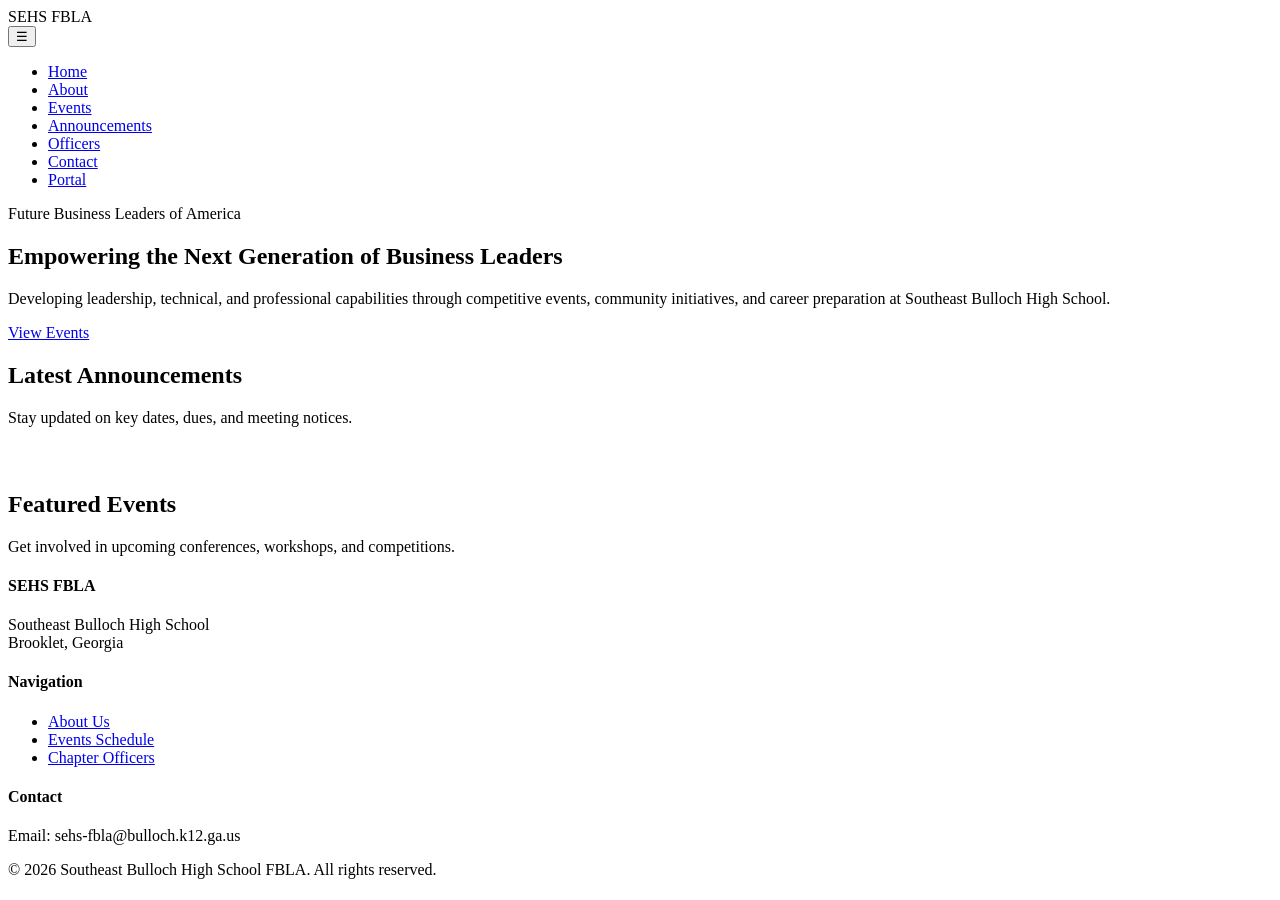
==== index.html @ 5f9078bd "Add files via upload" ====
<!DOCTYPE html>
<html lang="en">
<head>
  <meta charset="UTF-8">
  <meta name="viewport" content="width=device-width, initial-scale=1.0">
  <title>Southeast Bulloch High School FBLA</title>
  <link rel="stylesheet" href="css/style.css">
</head>
<body>
  <header class="header">
    <div class="nav-container">
      <div class="brand">
        <span class="brand-badge">SEHS</span>
        <span>FBLA</span>
      </div>
      <button class="mobile-toggle" aria-label="Toggle Navigation">☰</button>
      <ul class="nav-links">
        <li><a href="index.html" class="active">Home</a></li>
        <li><a href="about.html">About</a></li>
        <li><a href="events.html">Events</a></li>
        <li><a href="announcements.html">Announcements</a></li>
        <li><a href="officers.html">Officers</a></li>
        <li><a href="contact.html">Contact</a></li>
        <li><a href="login.html" class="admin-link">Portal</a></li>
      </ul>
    </div>
  </header>

  <main>
    <section class="hero">
      <div class="hero-content">
        <span class="hero-tag">Future Business Leaders of America</span>
        <h1>Empowering the Next Generation of Business Leaders</h1>
        <p>Developing leadership, technical, and professional capabilities through competitive events, community initiatives, and career preparation at Southeast Bulloch High School.</p>
        <div class="hero-actions">
          <a href="events.html" class="btn btn-secondary">View Events</a>
          <a href="about.html" class="btn btn-outline" style="color:white; border-color:white;">Learn More</a>
        </div>
      </div>
    </section>

    <div class="container">
      <section style="margin-bottom: 4rem;">
        <div class="section-header">
          <h2>Latest Announcements</h2>
          <p>Stay updated on key dates, dues, and meeting notices.</p>
        </div>
        <div class="grid" id="home-announcements-grid"></div>
      </section>

      <section>
        <div class="section-header">
          <h2>Featured Events</h2>
          <p>Get involved in upcoming conferences, workshops, and competitions.</p>
        </div>
        <div class="grid" id="home-events-grid"></div>
      </section>
    </div>
  </main>

  <footer>
    <div class="footer-container">
      <div class="footer-col">
        <h4>SEHS FBLA</h4>
        <p>Southeast Bulloch High School<br>Brooklet, Georgia</p>
      </div>
      <div class="footer-col">
        <h4>Navigation</h4>
        <ul>
          <li><a href="about.html">About Us</a></li>
          <li><a href="events.html">Events Schedule</a></li>
          <li><a href="officers.html">Chapter Officers</a></li>
        </ul>
      </div>
      <div class="footer-col">
        <h4>Contact</h4>
        <p>Email: sehs-fbla@bulloch.k12.ga.us</p>
      </div>
    </div>
    <div class="footer-bottom">
      &copy; 2026 Southeast Bulloch High School FBLA. All rights reserved.
    </div>
  </footer>

  <script src="js/data.js"></script>
  <script src="js/app.js"></script>
</body>
</html>
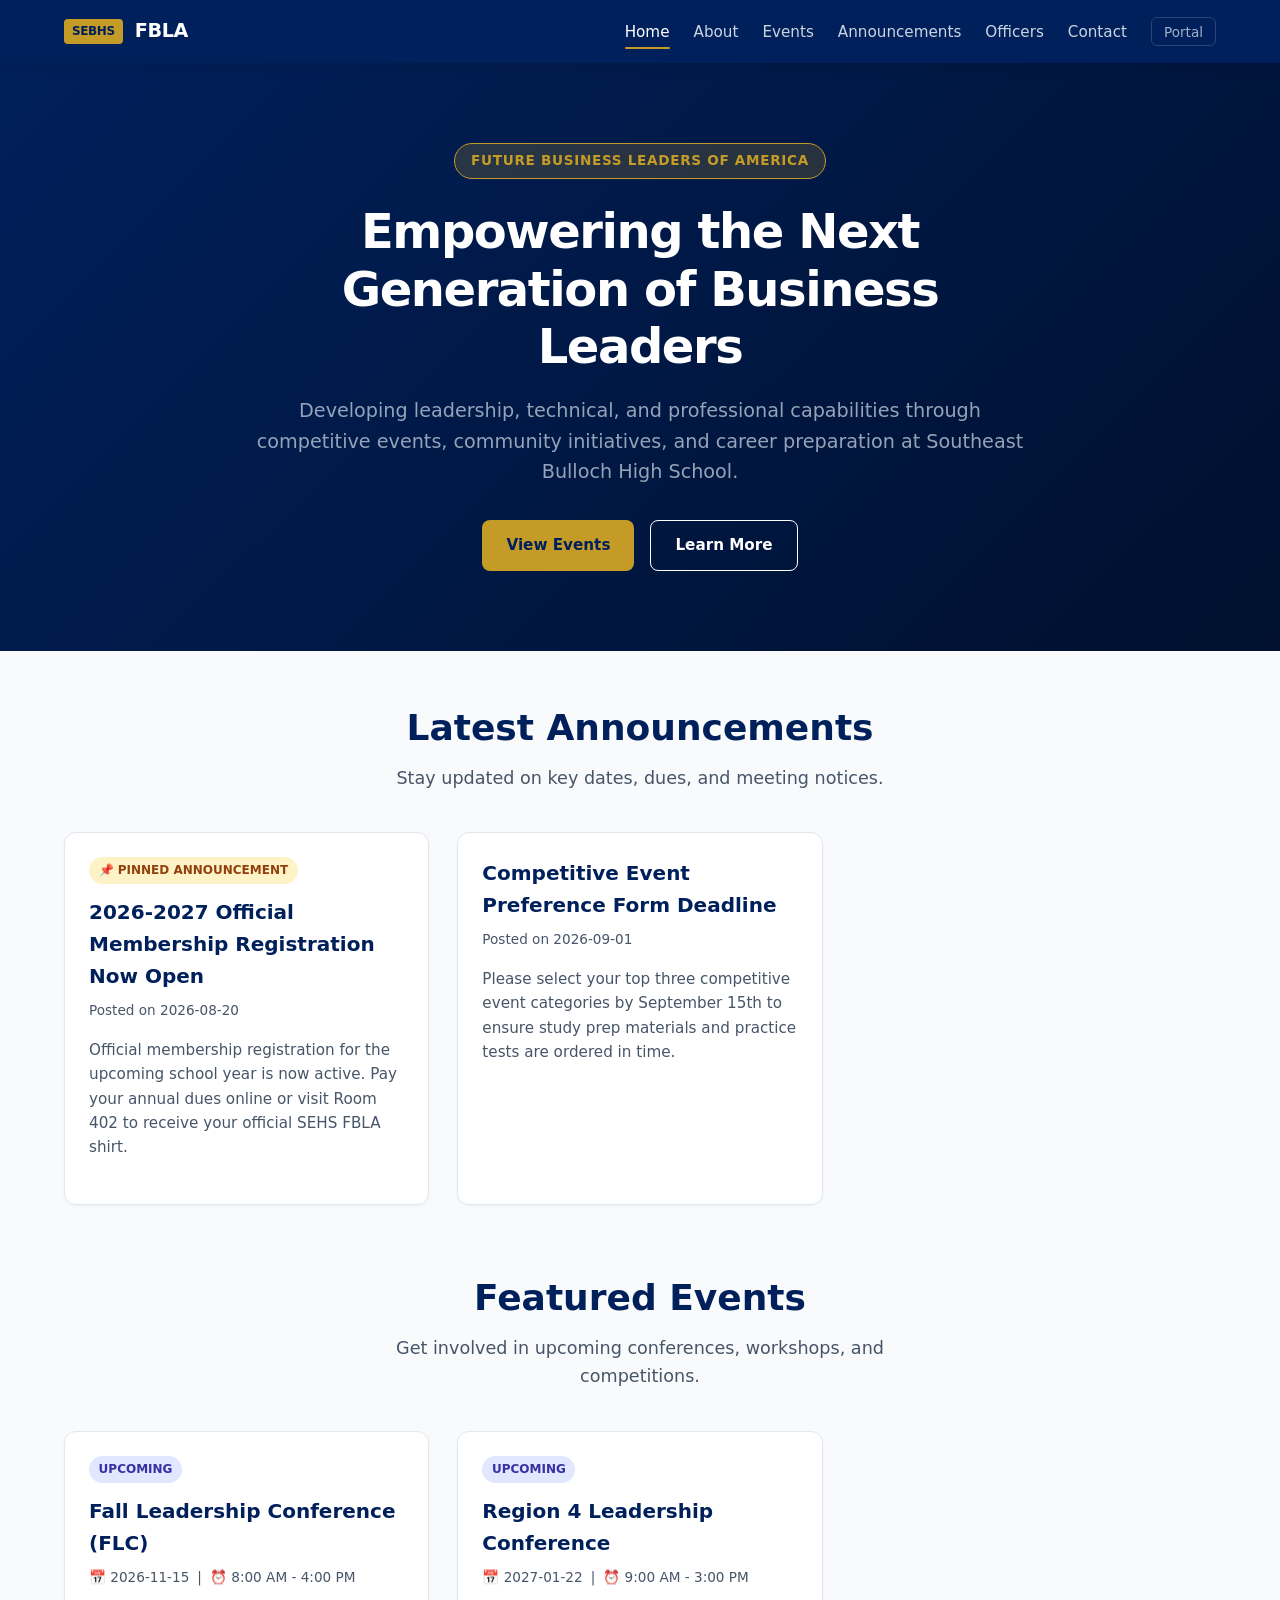
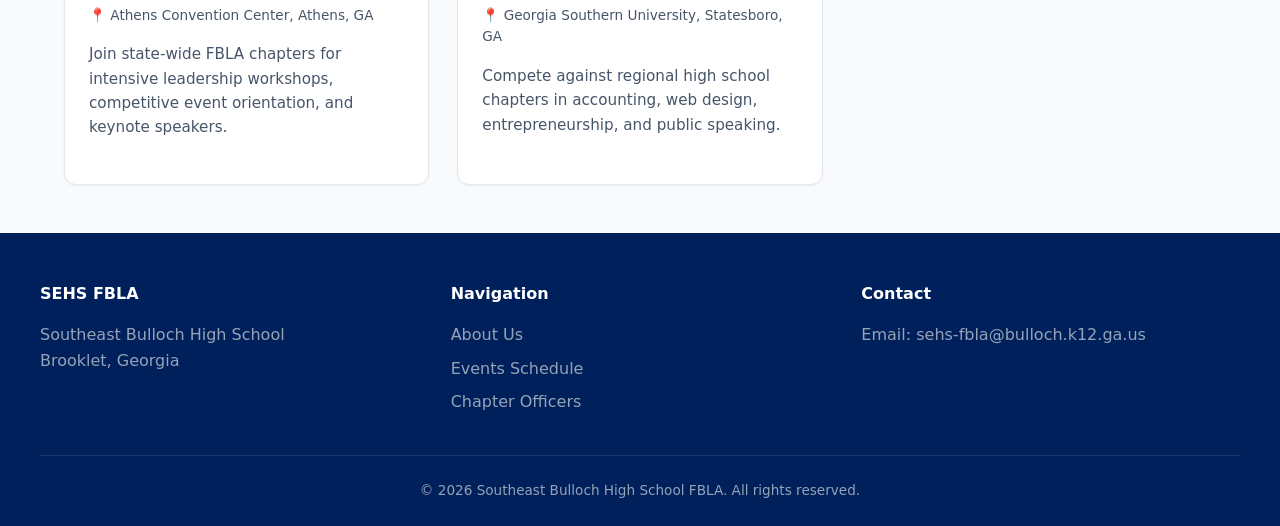
==== commit e5e5d4d9: "Update brand badge from 'SEHS' to 'SEBHS'" ====
--- a/index.html
+++ b/index.html
@@ -10,7 +10,7 @@
   <header class="header">
     <div class="nav-container">
       <div class="brand">
-        <span class="brand-badge">SEHS</span>
+        <span class="brand-badge">SEBHS</span>
         <span>FBLA</span>
       </div>
       <button class="mobile-toggle" aria-label="Toggle Navigation">☰</button>
--- a/css/style.css
+++ b/css/style.css
@@ -0,0 +1,631 @@
+/* Southeast Bulloch High School FBLA - Stylesheet */
+:root {
+  --primary: #00205B;        /* SEHS Navy */
+  --primary-hover: #00153D;
+  --secondary: #C59B27;      /* FBLA Gold */
+  --secondary-hover: #A67F1E;
+  --bg-main: #F8FAFC;
+  --bg-card: #FFFFFF;
+  --text-main: #0F172A;
+  --text-muted: #475569;
+  --border-color: #E2E8F0;
+  --accent-light: #EFF6FF;
+  --danger: #EF4444;
+  --success: #10B981;
+  --radius: 12px;
+  --shadow-sm: 0 1px 3px rgba(0,0,0,0.05);
+  --shadow-md: 0 4px 12px rgba(0,0,0,0.08);
+  --shadow-lg: 0 10px 25px rgba(0,0,0,0.12);
+  --transition: all 0.25s cubic-bezier(0.4, 0, 0.2, 1);
+  --font-sans: 'Inter', system-ui, -apple-system, BlinkMacSystemFont, "Segoe UI", Roboto, sans-serif;
+}
+
+*, *::before, *::after {
+  box-sizing: border-box;
+  margin: 0;
+  padding: 0;
+}
+
+body {
+  font-family: var(--font-sans);
+  background-color: var(--bg-main);
+  color: var(--text-main);
+  line-height: 1.6;
+  display: flex;
+  flex-direction: column;
+  min-height: 100vh;
+  opacity: 0;
+  animation: fadeIn 0.4s ease-out forwards;
+}
+
+@keyframes fadeIn {
+  to { opacity: 1; }
+}
+
+a {
+  color: inherit;
+  text-decoration: none;
+}
+
+/* Header & Navigation */
+.header {
+  background-color: var(--primary);
+  color: #FFFFFF;
+  position: sticky;
+  top: 0;
+  z-index: 1000;
+  box-shadow: var(--shadow-md);
+}
+
+.nav-container {
+  max-width: 1200px;
+  margin: 0 auto;
+  padding: 1rem 1.5rem;
+  display: flex;
+  justify-content: space-between;
+  align-items: center;
+}
+
+.brand {
+  display: flex;
+  align-items: center;
+  gap: 0.75rem;
+  font-weight: 700;
+  font-size: 1.2rem;
+  letter-spacing: -0.02em;
+}
+
+.brand-badge {
+  background: var(--secondary);
+  color: var(--primary);
+  padding: 0.2rem 0.5rem;
+  border-radius: 4px;
+  font-size: 0.75rem;
+  font-weight: 800;
+}
+
+.nav-links {
+  display: flex;
+  gap: 1.5rem;
+  align-items: center;
+  list-style: none;
+}
+
+.nav-links a {
+  font-size: 0.95rem;
+  font-weight: 500;
+  color: #CBD5E1;
+  transition: var(--transition);
+  padding: 0.25rem 0;
+  position: relative;
+}
+
+.nav-links a:hover,
+.nav-links a.active {
+  color: #FFFFFF;
+}
+
+.nav-links a.active::after {
+  content: '';
+  position: absolute;
+  bottom: -4px;
+  left: 0;
+  width: 100%;
+  height: 2px;
+  background-color: var(--secondary);
+  border-radius: 2px;
+}
+
+.admin-link {
+  font-size: 0.85rem !important;
+  opacity: 0.8;
+  border: 1px solid rgba(255,255,255,0.2);
+  padding: 0.35rem 0.75rem !important;
+  border-radius: 6px;
+}
+
+.admin-link:hover {
+  background: rgba(255,255,255,0.1);
+  opacity: 1;
+}
+
+.mobile-toggle {
+  display: none;
+  background: none;
+  border: none;
+  color: white;
+  font-size: 1.5rem;
+  cursor: pointer;
+}
+
+/* Layout Containers */
+.container {
+  max-width: 1200px;
+  margin: 0 auto;
+  padding: 3rem 1.5rem;
+  flex: 1;
+  width: 100%;
+}
+
+.section-header {
+  margin-bottom: 2.5rem;
+  text-align: center;
+}
+
+.section-header h2 {
+  font-size: 2.25rem;
+  color: var(--primary);
+  font-weight: 800;
+  margin-bottom: 0.5rem;
+}
+
+.section-header p {
+  color: var(--text-muted);
+  font-size: 1.1rem;
+  max-width: 600px;
+  margin: 0 auto;
+}
+
+/* Buttons */
+.btn {
+  display: inline-flex;
+  align-items: center;
+  justify-content: center;
+  gap: 0.5rem;
+  padding: 0.75rem 1.5rem;
+  font-size: 0.95rem;
+  font-weight: 600;
+  border-radius: 8px;
+  border: none;
+  cursor: pointer;
+  transition: var(--transition);
+}
+
+.btn-primary {
+  background-color: var(--primary);
+  color: #FFFFFF;
+}
+
+.btn-primary:hover {
+  background-color: var(--primary-hover);
+  transform: translateY(-2px);
+  box-shadow: var(--shadow-sm);
+}
+
+.btn-secondary {
+  background-color: var(--secondary);
+  color: var(--primary);
+}
+
+.btn-secondary:hover {
+  background-color: var(--secondary-hover);
+  transform: translateY(-2px);
+  box-shadow: var(--shadow-sm);
+}
+
+.btn-outline {
+  border: 1.5px solid var(--primary);
+  color: var(--primary);
+  background: transparent;
+}
+
+.btn-outline:hover {
+  background: var(--accent-light);
+}
+
+.btn-danger {
+  background-color: var(--danger);
+  color: white;
+}
+
+.btn-danger:hover {
+  opacity: 0.9;
+}
+
+.btn-sm {
+  padding: 0.4rem 0.8rem;
+  font-size: 0.85rem;
+}
+
+/* Hero Section */
+.hero {
+  background: linear-gradient(135deg, var(--primary) 0%, #00102E 100%);
+  color: white;
+  padding: 5rem 1.5rem;
+  text-align: center;
+  position: relative;
+  overflow: hidden;
+}
+
+.hero-content {
+  max-width: 800px;
+  margin: 0 auto;
+  position: relative;
+  z-index: 2;
+}
+
+.hero-tag {
+  display: inline-block;
+  background: rgba(197, 155, 39, 0.2);
+  color: var(--secondary);
+  border: 1px solid var(--secondary);
+  padding: 0.4rem 1rem;
+  border-radius: 50px;
+  font-weight: 600;
+  font-size: 0.85rem;
+  margin-bottom: 1.5rem;
+  text-transform: uppercase;
+  letter-spacing: 0.05em;
+}
+
+.hero h1 {
+  font-size: 3rem;
+  font-weight: 800;
+  line-height: 1.2;
+  margin-bottom: 1.25rem;
+  letter-spacing: -0.03em;
+}
+
+.hero p {
+  font-size: 1.2rem;
+  color: #94A3B8;
+  margin-bottom: 2rem;
+  font-weight: 400;
+}
+
+.hero-actions {
+  display: flex;
+  gap: 1rem;
+  justify-content: center;
+}
+
+/* Cards Grid */
+.grid {
+  display: grid;
+  grid-template-columns: repeat(auto-fill, minmax(320px, 1fr));
+  gap: 1.75rem;
+}
+
+.card {
+  background: var(--bg-card);
+  border-radius: var(--radius);
+  border: 1px solid var(--border-color);
+  box-shadow: var(--shadow-sm);
+  overflow: hidden;
+  transition: var(--transition);
+  display: flex;
+  flex-direction: column;
+}
+
+.card:hover {
+  transform: translateY(-4px);
+  box-shadow: var(--shadow-md);
+}
+
+.card-body {
+  padding: 1.5rem;
+  display: flex;
+  flex-direction: column;
+  flex: 1;
+}
+
+.card-title {
+  font-size: 1.25rem;
+  font-weight: 700;
+  color: var(--primary);
+  margin-bottom: 0.5rem;
+}
+
+.card-meta {
+  font-size: 0.85rem;
+  color: var(--text-muted);
+  margin-bottom: 1rem;
+  display: flex;
+  align-items: center;
+  gap: 0.5rem;
+}
+
+.card-text {
+  color: var(--text-muted);
+  font-size: 0.95rem;
+  margin-bottom: 1.25rem;
+  flex: 1;
+}
+
+.badge {
+  display: inline-block;
+  padding: 0.25rem 0.6rem;
+  border-radius: 50px;
+  font-size: 0.75rem;
+  font-weight: 700;
+  text-transform: uppercase;
+  margin-bottom: 0.75rem;
+  width: fit-content;
+}
+
+.badge-pinned {
+  background-color: #FEF3C7;
+  color: #92400E;
+}
+
+.badge-upcoming {
+  background-color: #E0E7FF;
+  color: #3730A3;
+}
+
+.badge-past {
+  background-color: #F1F5F9;
+  color: #64748B;
+}
+
+/* Officer Card */
+.officer-img {
+  width: 100%;
+  height: 240px;
+  object-fit: cover;
+  background-color: #E2E8F0;
+}
+
+.officer-role {
+  color: var(--secondary-hover);
+  font-weight: 700;
+  font-size: 0.9rem;
+  text-transform: uppercase;
+  letter-spacing: 0.03em;
+  margin-bottom: 0.5rem;
+}
+
+/* Contact Info Box */
+.contact-info-box {
+  background: var(--bg-card);
+  border-radius: var(--radius);
+  padding: 2rem;
+  border: 1px solid var(--border-color);
+}
+
+.copyable-item {
+  display: flex;
+  align-items: center;
+  justify-content: space-between;
+  padding: 0.85rem 1rem;
+  background: var(--bg-main);
+  border: 1px solid var(--border-color);
+  border-radius: 8px;
+  margin-bottom: 1rem;
+  cursor: pointer;
+  transition: var(--transition);
+}
+
+.copyable-item:hover {
+  border-color: var(--primary);
+  background: var(--accent-light);
+}
+
+/* Toast Notification */
+#toast {
+  position: fixed;
+  bottom: 2rem;
+  right: 2rem;
+  background: var(--primary);
+  color: white;
+  padding: 0.85rem 1.5rem;
+  border-radius: 8px;
+  box-shadow: var(--shadow-lg);
+  font-weight: 600;
+  font-size: 0.9rem;
+  opacity: 0;
+  transform: translateY(20px);
+  transition: all 0.3s cubic-bezier(0.4, 0, 0.2, 1);
+  pointer-events: none;
+  z-index: 2000;
+}
+
+#toast.show {
+  opacity: 1;
+  transform: translateY(0);
+}
+
+/* Form Styling */
+.form-group {
+  margin-bottom: 1.25rem;
+}
+
+.form-group label {
+  display: block;
+  font-size: 0.9rem;
+  font-weight: 600;
+  margin-bottom: 0.4rem;
+  color: var(--text-main);
+}
+
+.form-control {
+  width: 100%;
+  padding: 0.75rem 1rem;
+  border: 1px solid var(--border-color);
+  border-radius: 8px;
+  font-family: inherit;
+  font-size: 0.95rem;
+  transition: var(--transition);
+}
+
+.form-control:focus {
+  outline: none;
+  border-color: var(--primary);
+  box-shadow: 0 0 0 3px rgba(0, 32, 91, 0.1);
+}
+
+/* Admin Styling */
+.admin-tabs {
+  display: flex;
+  gap: 0.5rem;
+  margin-bottom: 2rem;
+  border-bottom: 2px solid var(--border-color);
+  padding-bottom: 0.5rem;
+  flex-wrap: wrap;
+}
+
+.tab-btn {
+  padding: 0.6rem 1.2rem;
+  border: none;
+  background: none;
+  font-weight: 600;
+  color: var(--text-muted);
+  cursor: pointer;
+  border-radius: 6px;
+  transition: var(--transition);
+}
+
+.tab-btn.active {
+  background: var(--primary);
+  color: white;
+}
+
+.table-responsive {
+  overflow-x: auto;
+  background: white;
+  border-radius: var(--radius);
+  border: 1px solid var(--border-color);
+}
+
+table {
+  width: 100%;
+  border-collapse: collapse;
+  text-align: left;
+}
+
+th, td {
+  padding: 1rem 1.25rem;
+  border-bottom: 1px solid var(--border-color);
+  font-size: 0.9rem;
+}
+
+th {
+  background: var(--bg-main);
+  font-weight: 700;
+  color: var(--text-main);
+}
+
+/* Modal */
+.modal {
+  display: none;
+  position: fixed;
+  top: 0;
+  left: 0;
+  width: 100%;
+  height: 100%;
+  background: rgba(15, 23, 42, 0.6);
+  z-index: 2000;
+  align-items: center;
+  justify-content: center;
+  padding: 1rem;
+}
+
+.modal.open {
+  display: flex;
+}
+
+.modal-content {
+  background: white;
+  border-radius: var(--radius);
+  max-width: 550px;
+  width: 100%;
+  padding: 2rem;
+  box-shadow: var(--shadow-lg);
+  max-height: 90vh;
+  overflow-y: auto;
+}
+
+.modal-header {
+  display: flex;
+  justify-content: space-between;
+  align-items: center;
+  margin-bottom: 1.5rem;
+}
+
+.modal-header h3 {
+  font-size: 1.25rem;
+  color: var(--primary);
+}
+
+.close-btn {
+  background: none;
+  border: none;
+  font-size: 1.5rem;
+  cursor: pointer;
+  color: var(--text-muted);
+}
+
+/* Footer */
+footer {
+  background: var(--primary);
+  color: #94A3B8;
+  padding: 3rem 1.5rem 1.5rem 1.5rem;
+  margin-top: auto;
+}
+
+.footer-container {
+  max-width: 1200px;
+  margin: 0 auto;
+  display: grid;
+  grid-template-columns: repeat(auto-fit, minmax(220px, 1fr));
+  gap: 2rem;
+  margin-bottom: 2rem;
+}
+
+.footer-col h4 {
+  color: white;
+  margin-bottom: 1rem;
+  font-size: 1rem;
+}
+
+.footer-col ul {
+  list-style: none;
+}
+
+.footer-col ul li {
+  margin-bottom: 0.5rem;
+}
+
+.footer-col a:hover {
+  color: white;
+}
+
+.footer-bottom {
+  max-width: 1200px;
+  margin: 0 auto;
+  padding-top: 1.5rem;
+  border-top: 1px solid rgba(255,255,255,0.1);
+  text-align: center;
+  font-size: 0.85rem;
+}
+
+/* Mobile Responsiveness */
+@media (max-width: 768px) {
+  .mobile-toggle {
+    display: block;
+  }
+
+  .nav-links {
+    display: none;
+    position: absolute;
+    top: 100%;
+    left: 0;
+    width: 100%;
+    background: var(--primary);
+    flex-direction: column;
+    padding: 1.5rem;
+    box-shadow: var(--shadow-md);
+  }
+
+  .nav-links.open {
+    display: flex;
+  }
+
+  .hero h1 {
+    font-size: 2.25rem;
+  }
+
+  .hero-actions {
+    flex-direction: column;
+  }
+}
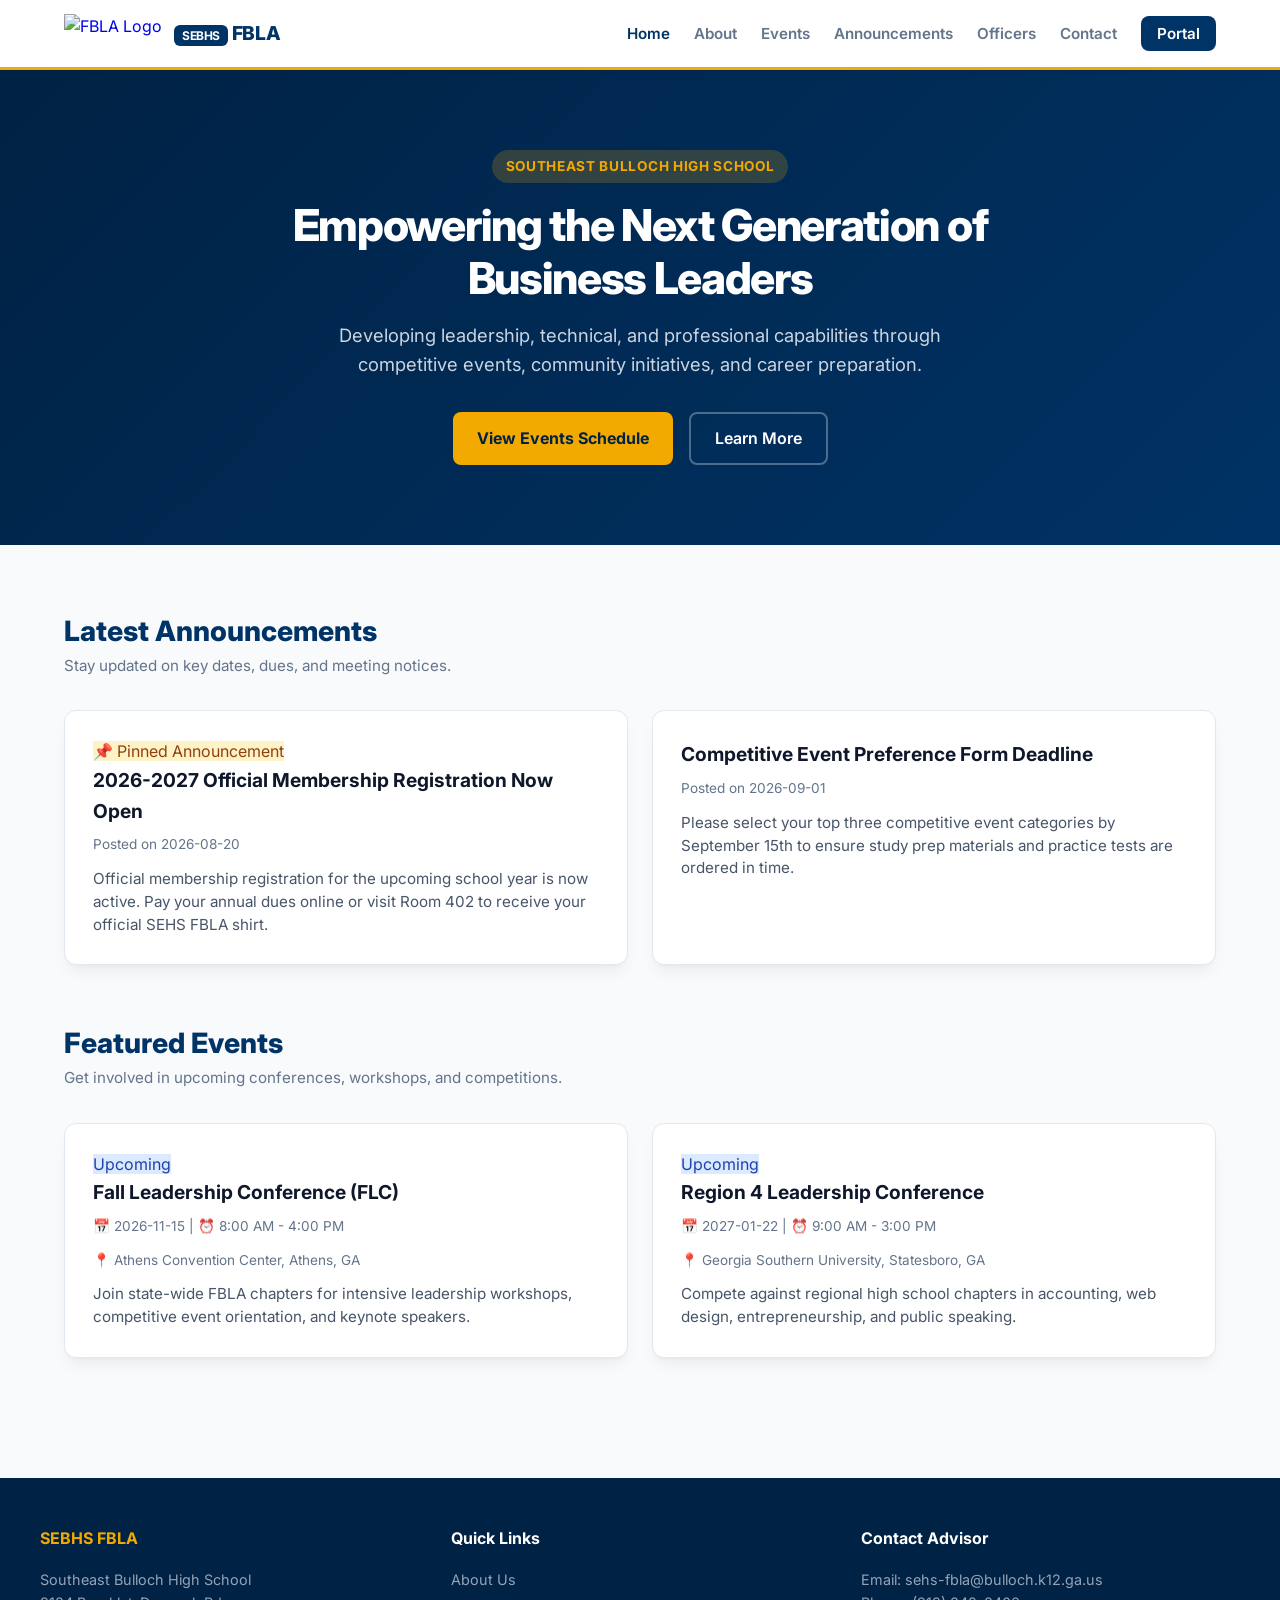
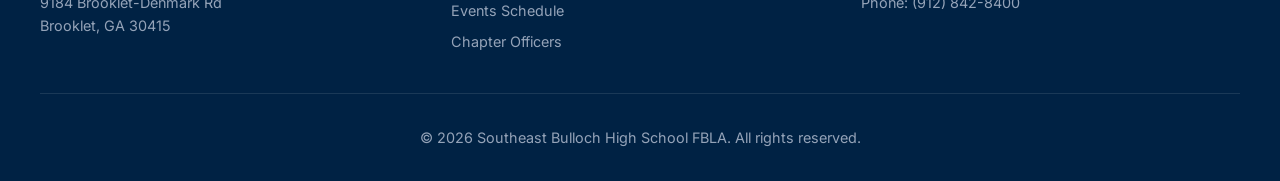
==== commit 1f21dea4: "Update index.html" ====
--- a/index.html
+++ b/index.html
@@ -3,17 +3,89 @@
 <head>
   <meta charset="UTF-8">
   <meta name="viewport" content="width=device-width, initial-scale=1.0">
-  <title>Southeast Bulloch High School FBLA</title>
-  <link rel="stylesheet" href="css/style.css">
+  <title>SEBHS FBLA | Southeast Bulloch High School</title>
+  <link rel="preconnect" href="https://fonts.googleapis.com">
+  <link rel="preconnect" href="https://fonts.gstatic.com" crossorigin>
+  <link href="https://fonts.googleapis.com/css2?family=Inter:wght@400;500;600;700;800&display=swap" rel="stylesheet">
+  
+  <style>
+    :root {
+      --primary: #003366;
+      --primary-dark: #002244;
+      --secondary: #f2a900;
+      --bg-body: #f8fafc;
+      --surface: #ffffff;
+      --text: #0f172a;
+      --text-muted: #64748b;
+      --border: #e2e8f0;
+      --radius: 12px;
+      --shadow: 0 10px 15px -3px rgba(0,0,0,0.05), 0 4px 6px -4px rgba(0,0,0,0.05);
+    }
+
+    * { box-sizing: border-box; margin: 0; padding: 0; }
+    body { font-family: 'Inter', sans-serif; background: var(--bg-body); color: var(--text); line-height: 1.6; }
+
+    /* Header & Navigation */
+    .header { background: var(--surface); border-bottom: 3px solid var(--secondary); position: sticky; top: 0; z-index: 100; box-shadow: 0 2px 4px rgba(0,0,0,0.04); }
+    .nav-container { max-width: 1200px; margin: 0 auto; padding: 0.85rem 1.5rem; display: flex; align-items: center; justify-content: space-between; }
+    .brand-group { display: flex; align-items: center; gap: 0.75rem; text-decoration: none; }
+    .brand-logo { height: 40px; width: auto; object-fit: contain; }
+    .brand-title { font-weight: 800; font-size: 1.2rem; color: var(--primary); letter-spacing: -0.02em; }
+    .brand-badge { background: var(--primary); color: #fff; padding: 0.2rem 0.5rem; border-radius: 6px; font-size: 0.75rem; font-weight: 700; }
+    
+    .nav-links { display: flex; gap: 1.5rem; list-style: none; align-items: center; }
+    .nav-links a { text-decoration: none; color: var(--text-muted); font-weight: 600; font-size: 0.95rem; transition: color 0.2s; }
+    .nav-links a:hover, .nav-links a.active { color: var(--primary); }
+    .nav-links .portal-btn { background: var(--primary); color: #fff !important; padding: 0.5rem 1rem; border-radius: 8px; }
+    .nav-links .portal-btn:hover { background: var(--primary-dark); }
+
+    /* Hero Banner */
+    .hero { background: linear-gradient(135deg, var(--primary-dark) 0%, var(--primary) 100%); color: #fff; padding: 5rem 1.5rem; text-align: center; }
+    .hero-content { max-width: 800px; margin: 0 auto; }
+    .hero-tag { background: rgba(242, 169, 0, 0.2); color: var(--secondary); padding: 0.35rem 0.85rem; border-radius: 50px; font-weight: 700; font-size: 0.85rem; text-transform: uppercase; letter-spacing: 0.05em; display: inline-block; margin-bottom: 1rem; }
+    .hero h1 { font-size: 2.75rem; font-weight: 800; line-height: 1.2; margin-bottom: 1rem; letter-spacing: -0.03em; }
+    .hero p { font-size: 1.15rem; color: #cbd5e1; margin-bottom: 2rem; max-width: 650px; margin-left: auto; margin-right: auto; }
+    .hero-actions { display: flex; gap: 1rem; justify-content: center; }
+    .btn { display: inline-flex; align-items: center; padding: 0.75rem 1.5rem; font-weight: 600; border-radius: 8px; text-decoration: none; transition: transform 0.2s, background 0.2s; }
+    .btn:hover { transform: translateY(-2px); }
+    .btn-gold { background: var(--secondary); color: var(--primary-dark); font-weight: 700; }
+    .btn-outline { border: 2px solid rgba(255,255,255,0.3); color: #fff; }
+
+    /* Main Content Sections */
+    .container { max-width: 1200px; margin: 0 auto; padding: 4rem 1.5rem; }
+    .section-title { margin-bottom: 2rem; }
+    .section-title h2 { font-size: 1.75rem; font-weight: 800; color: var(--primary); }
+    .section-title p { color: var(--text-muted); font-size: 0.95rem; }
+
+    .grid { display: grid; grid-template-columns: repeat(auto-fit, minmax(320px, 1fr)); gap: 1.5rem; margin-bottom: 3.5rem; }
+    
+    .card { background: var(--surface); border: 1px solid var(--border); border-radius: var(--radius); padding: 1.75rem; box-shadow: var(--shadow); }
+    .card-badge { display: inline-block; padding: 0.25rem 0.6rem; border-radius: 50px; font-size: 0.75rem; font-weight: 700; text-transform: uppercase; margin-bottom: 0.75rem; }
+    .badge-upcoming { background: #dbeafe; color: #1e40af; }
+    .badge-pinned { background: #fef3c7; color: #92400e; }
+    .card h3 { font-size: 1.2rem; font-weight: 700; color: var(--text); margin-bottom: 0.5rem; }
+    .card-meta { font-size: 0.85rem; color: var(--text-muted); margin-bottom: 0.75rem; }
+    .card p { color: #475569; font-size: 0.95rem; line-height: 1.5; }
+
+    /* Footer */
+    .footer { background: var(--primary-dark); color: #94a3b8; padding: 3rem 1.5rem 2rem; font-size: 0.9rem; border-top: 4rem; }
+    .footer-grid { max-width: 1200px; margin: 0 auto; display: grid; grid-template-columns: repeat(auto-fit, minmax(220px, 1fr)); gap: 2rem; margin-bottom: 2rem; }
+    .footer h4 { color: #fff; font-size: 1rem; margin-bottom: 1rem; }
+    .footer ul { list-style: none; }
+    .footer ul li { margin-bottom: 0.5rem; }
+    .footer a { color: #94a3b8; text-decoration: none; }
+    .footer a:hover { color: var(--secondary); }
+    .footer-bottom { max-width: 1200px; margin: 0 auto; padding-top: 2rem; border-top: 1px solid rgba(255,255,255,0.1); text-align: center; }
+  </style>
 </head>
 <body>
+
   <header class="header">
     <div class="nav-container">
-      <div class="brand">
-        <span class="brand-badge">SEBHS</span>
-        <span>FBLA</span>
-      </div>
-      <button class="mobile-toggle" aria-label="Toggle Navigation">☰</button>
+      <a href="index.html" class="brand-group">
+        <img src="https://upload.wikimedia.org/wikipedia/en/thumb/d/d8/Future_Business_Leaders_of_America_logo.svg/1200px-Future_Business_Leaders_of_America_logo.svg.png" alt="FBLA Logo" class="brand-logo">
+        <span class="brand-title"><span class="brand-badge">SEBHS</span> FBLA</span>
+      </a>
       <ul class="nav-links">
         <li><a href="index.html" class="active">Home</a></li>
         <li><a href="about.html">About</a></li>
@@ -21,60 +93,79 @@
         <li><a href="announcements.html">Announcements</a></li>
         <li><a href="officers.html">Officers</a></li>
         <li><a href="contact.html">Contact</a></li>
-        <li><a href="login.html" class="admin-link">Portal</a></li>
+        <li><a href="login.html" class="portal-btn">Portal</a></li>
       </ul>
     </div>
   </header>
 
-  <main>
-    <section class="hero">
-      <div class="hero-content">
-        <span class="hero-tag">Future Business Leaders of America</span>
-        <h1>Empowering the Next Generation of Business Leaders</h1>
-        <p>Developing leadership, technical, and professional capabilities through competitive events, community initiatives, and career preparation at Southeast Bulloch High School.</p>
-        <div class="hero-actions">
-          <a href="events.html" class="btn btn-secondary">View Events</a>
-          <a href="about.html" class="btn btn-outline" style="color:white; border-color:white;">Learn More</a>
-        </div>
+  <section class="hero">
+    <div class="hero-content">
+      <span class="hero-tag">Southeast Bulloch High School</span>
+      <h1>Empowering the Next Generation of Business Leaders</h1>
+      <p>Developing leadership, technical, and professional capabilities through competitive events, community initiatives, and career preparation.</p>
+      <div class="hero-actions">
+        <a href="events.html" class="btn btn-gold">View Events Schedule</a>
+        <a href="about.html" class="btn btn-outline">Learn More</a>
       </div>
-    </section>
+    </div>
+  </section>
 
-    <div class="container">
-      <section style="margin-bottom: 4rem;">
-        <div class="section-header">
-          <h2>Latest Announcements</h2>
-          <p>Stay updated on key dates, dues, and meeting notices.</p>
-        </div>
-        <div class="grid" id="home-announcements-grid"></div>
-      </section>
+  <main class="container">
+    <div class="section-title">
+      <h2>Latest Announcements</h2>
+      <p>Stay updated on key dates, dues, and meeting notices.</p>
+    </div>
+    <div class="grid" id="home-announcements-grid">
+      <div class="card">
+        <span class="card-badge badge-pinned">📌 Pinned Announcement</span>
+        <h3>2026-2027 Official Membership Registration Now Open</h3>
+        <div class="card-meta">Posted on Aug 20, 2026</div>
+        <p>Official membership registration for the upcoming school year is now active. Pay your annual dues online or visit Room 402 to receive your official SEHS FBLA shirt.</p>
+      </div>
+      <div class="card">
+        <h3>Competitive Event Preference Form Deadline</h3>
+        <div class="card-meta">Posted on Sep 01, 2026</div>
+        <p>Please select your top three competitive event categories by September 15th to ensure study prep materials and practice tests are ordered in time.</p>
+      </div>
+    </div>
 
-      <section>
-        <div class="section-header">
-          <h2>Featured Events</h2>
-          <p>Get involved in upcoming conferences, workshops, and competitions.</p>
-        </div>
-        <div class="grid" id="home-events-grid"></div>
-      </section>
+    <div class="section-title">
+      <h2>Featured Events</h2>
+      <p>Get involved in upcoming conferences, workshops, and competitions.</p>
+    </div>
+    <div class="grid" id="home-events-grid">
+      <div class="card">
+        <span class="card-badge badge-upcoming">Upcoming</span>
+        <h3>Fall Leadership Conference (FLC)</h3>
+        <div class="card-meta">📅 Nov 15, 2026 | 📍 Athens Convention Center</div>
+        <p>Join state-wide FBLA chapters for intensive leadership workshops, competitive event orientation, and keynote speakers.</p>
+      </div>
+      <div class="card">
+        <span class="card-badge badge-upcoming">Upcoming</span>
+        <h3>Region 4 Leadership Conference</h3>
+        <div class="card-meta">📅 Jan 22, 2027 | 📍 Georgia Southern University</div>
+        <p>Compete against regional high school chapters in accounting, web design, entrepreneurship, and public speaking.</p>
+      </div>
     </div>
   </main>
 
-  <footer>
-    <div class="footer-container">
-      <div class="footer-col">
-        <h4>SEHS FBLA</h4>
-        <p>Southeast Bulloch High School<br>Brooklet, Georgia</p>
+  <footer class="footer">
+    <div class="footer-grid">
+      <div>
+        <h4 style="color: var(--secondary);">SEBHS FBLA</h4>
+        <p>Southeast Bulloch High School<br>9184 Brooklet-Denmark Rd<br>Brooklet, GA 30415</p>
       </div>
-      <div class="footer-col">
-        <h4>Navigation</h4>
+      <div>
+        <h4>Quick Links</h4>
         <ul>
           <li><a href="about.html">About Us</a></li>
           <li><a href="events.html">Events Schedule</a></li>
           <li><a href="officers.html">Chapter Officers</a></li>
         </ul>
       </div>
-      <div class="footer-col">
-        <h4>Contact</h4>
-        <p>Email: sehs-fbla@bulloch.k12.ga.us</p>
+      <div>
+        <h4>Contact Advisor</h4>
+        <p>Email: sehs-fbla@bulloch.k12.ga.us<br>Phone: (912) 842-8400</p>
       </div>
     </div>
     <div class="footer-bottom">
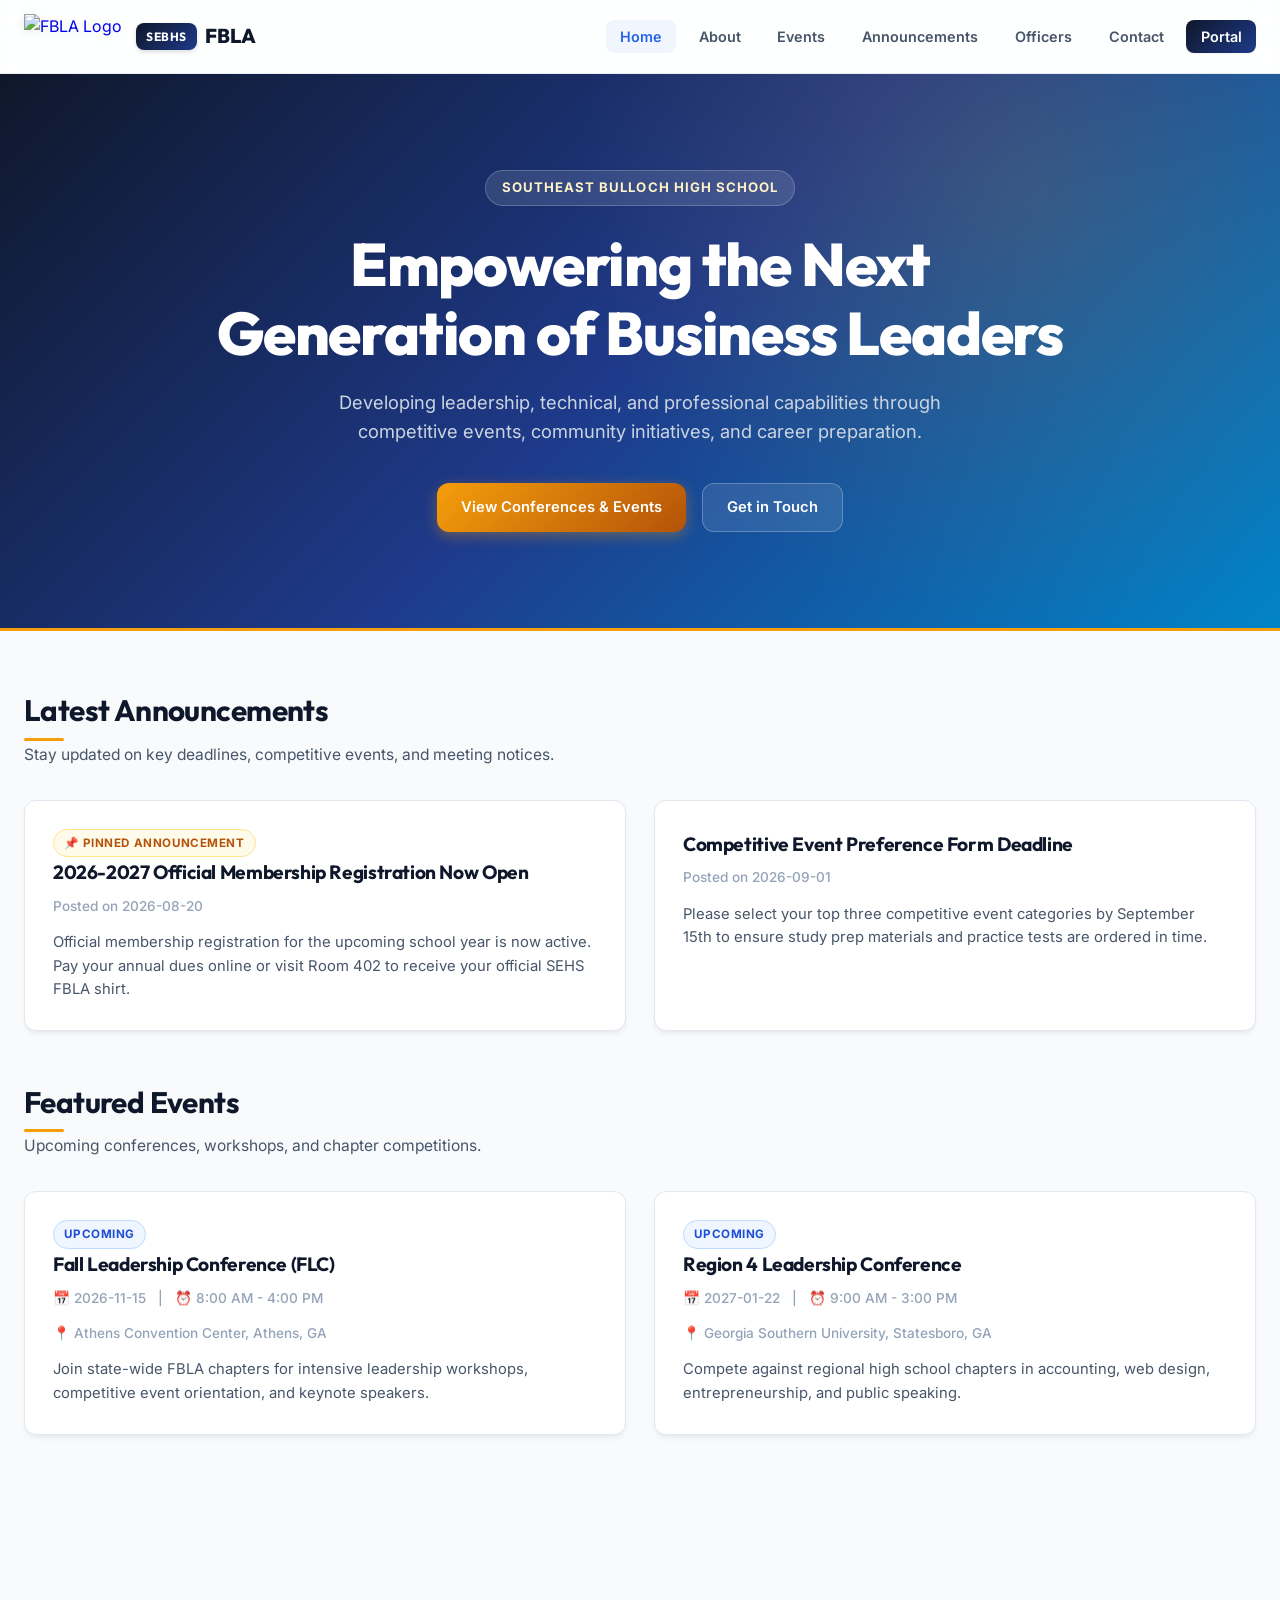
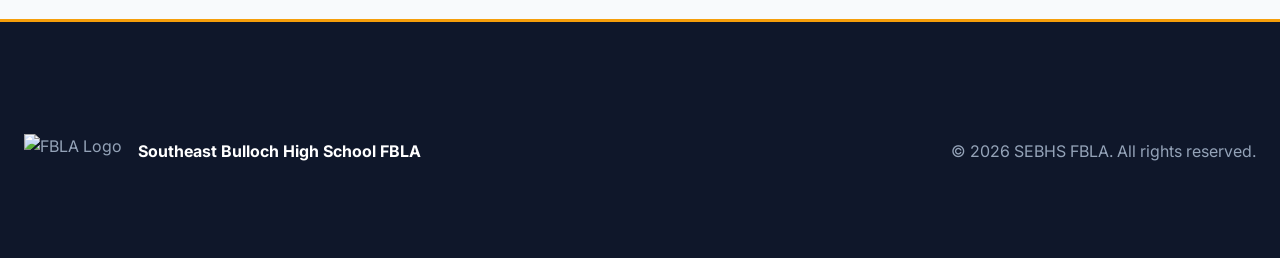
==== commit ba85a369: "Update index.html" ====
--- a/index.html
+++ b/index.html
@@ -4,87 +4,15 @@
   <meta charset="UTF-8">
   <meta name="viewport" content="width=device-width, initial-scale=1.0">
   <title>SEBHS FBLA | Southeast Bulloch High School</title>
-  <link rel="preconnect" href="https://fonts.googleapis.com">
-  <link rel="preconnect" href="https://fonts.gstatic.com" crossorigin>
-  <link href="https://fonts.googleapis.com/css2?family=Inter:wght@400;500;600;700;800&display=swap" rel="stylesheet">
-  
-  <style>
-    :root {
-      --primary: #003366;
-      --primary-dark: #002244;
-      --secondary: #f2a900;
-      --bg-body: #f8fafc;
-      --surface: #ffffff;
-      --text: #0f172a;
-      --text-muted: #64748b;
-      --border: #e2e8f0;
-      --radius: 12px;
-      --shadow: 0 10px 15px -3px rgba(0,0,0,0.05), 0 4px 6px -4px rgba(0,0,0,0.05);
-    }
-
-    * { box-sizing: border-box; margin: 0; padding: 0; }
-    body { font-family: 'Inter', sans-serif; background: var(--bg-body); color: var(--text); line-height: 1.6; }
-
-    /* Header & Navigation */
-    .header { background: var(--surface); border-bottom: 3px solid var(--secondary); position: sticky; top: 0; z-index: 100; box-shadow: 0 2px 4px rgba(0,0,0,0.04); }
-    .nav-container { max-width: 1200px; margin: 0 auto; padding: 0.85rem 1.5rem; display: flex; align-items: center; justify-content: space-between; }
-    .brand-group { display: flex; align-items: center; gap: 0.75rem; text-decoration: none; }
-    .brand-logo { height: 40px; width: auto; object-fit: contain; }
-    .brand-title { font-weight: 800; font-size: 1.2rem; color: var(--primary); letter-spacing: -0.02em; }
-    .brand-badge { background: var(--primary); color: #fff; padding: 0.2rem 0.5rem; border-radius: 6px; font-size: 0.75rem; font-weight: 700; }
-    
-    .nav-links { display: flex; gap: 1.5rem; list-style: none; align-items: center; }
-    .nav-links a { text-decoration: none; color: var(--text-muted); font-weight: 600; font-size: 0.95rem; transition: color 0.2s; }
-    .nav-links a:hover, .nav-links a.active { color: var(--primary); }
-    .nav-links .portal-btn { background: var(--primary); color: #fff !important; padding: 0.5rem 1rem; border-radius: 8px; }
-    .nav-links .portal-btn:hover { background: var(--primary-dark); }
-
-    /* Hero Banner */
-    .hero { background: linear-gradient(135deg, var(--primary-dark) 0%, var(--primary) 100%); color: #fff; padding: 5rem 1.5rem; text-align: center; }
-    .hero-content { max-width: 800px; margin: 0 auto; }
-    .hero-tag { background: rgba(242, 169, 0, 0.2); color: var(--secondary); padding: 0.35rem 0.85rem; border-radius: 50px; font-weight: 700; font-size: 0.85rem; text-transform: uppercase; letter-spacing: 0.05em; display: inline-block; margin-bottom: 1rem; }
-    .hero h1 { font-size: 2.75rem; font-weight: 800; line-height: 1.2; margin-bottom: 1rem; letter-spacing: -0.03em; }
-    .hero p { font-size: 1.15rem; color: #cbd5e1; margin-bottom: 2rem; max-width: 650px; margin-left: auto; margin-right: auto; }
-    .hero-actions { display: flex; gap: 1rem; justify-content: center; }
-    .btn { display: inline-flex; align-items: center; padding: 0.75rem 1.5rem; font-weight: 600; border-radius: 8px; text-decoration: none; transition: transform 0.2s, background 0.2s; }
-    .btn:hover { transform: translateY(-2px); }
-    .btn-gold { background: var(--secondary); color: var(--primary-dark); font-weight: 700; }
-    .btn-outline { border: 2px solid rgba(255,255,255,0.3); color: #fff; }
-
-    /* Main Content Sections */
-    .container { max-width: 1200px; margin: 0 auto; padding: 4rem 1.5rem; }
-    .section-title { margin-bottom: 2rem; }
-    .section-title h2 { font-size: 1.75rem; font-weight: 800; color: var(--primary); }
-    .section-title p { color: var(--text-muted); font-size: 0.95rem; }
-
-    .grid { display: grid; grid-template-columns: repeat(auto-fit, minmax(320px, 1fr)); gap: 1.5rem; margin-bottom: 3.5rem; }
-    
-    .card { background: var(--surface); border: 1px solid var(--border); border-radius: var(--radius); padding: 1.75rem; box-shadow: var(--shadow); }
-    .card-badge { display: inline-block; padding: 0.25rem 0.6rem; border-radius: 50px; font-size: 0.75rem; font-weight: 700; text-transform: uppercase; margin-bottom: 0.75rem; }
-    .badge-upcoming { background: #dbeafe; color: #1e40af; }
-    .badge-pinned { background: #fef3c7; color: #92400e; }
-    .card h3 { font-size: 1.2rem; font-weight: 700; color: var(--text); margin-bottom: 0.5rem; }
-    .card-meta { font-size: 0.85rem; color: var(--text-muted); margin-bottom: 0.75rem; }
-    .card p { color: #475569; font-size: 0.95rem; line-height: 1.5; }
-
-    /* Footer */
-    .footer { background: var(--primary-dark); color: #94a3b8; padding: 3rem 1.5rem 2rem; font-size: 0.9rem; border-top: 4rem; }
-    .footer-grid { max-width: 1200px; margin: 0 auto; display: grid; grid-template-columns: repeat(auto-fit, minmax(220px, 1fr)); gap: 2rem; margin-bottom: 2rem; }
-    .footer h4 { color: #fff; font-size: 1rem; margin-bottom: 1rem; }
-    .footer ul { list-style: none; }
-    .footer ul li { margin-bottom: 0.5rem; }
-    .footer a { color: #94a3b8; text-decoration: none; }
-    .footer a:hover { color: var(--secondary); }
-    .footer-bottom { max-width: 1200px; margin: 0 auto; padding-top: 2rem; border-top: 1px solid rgba(255,255,255,0.1); text-align: center; }
-  </style>
+  <link rel="stylesheet" href="css/style.css">
 </head>
 <body>
 
   <header class="header">
     <div class="nav-container">
-      <a href="index.html" class="brand-group">
-        <img src="https://upload.wikimedia.org/wikipedia/en/thumb/d/d8/Future_Business_Leaders_of_America_logo.svg/1200px-Future_Business_Leaders_of_America_logo.svg.png" alt="FBLA Logo" class="brand-logo">
-        <span class="brand-title"><span class="brand-badge">SEBHS</span> FBLA</span>
+      <a href="index.html" class="brand-branding">
+        <img src="https://upload.wikimedia.org/wikipedia/en/thumb/d/d8/Future_Business_Leaders_of_America_logo.svg/1200px-Future_Business_Leaders_of_America_logo.svg.png" alt="FBLA Logo" class="nav-logo">
+        <span class="brand"><span class="brand-badge">SEBHS</span> FBLA</span>
       </a>
       <ul class="nav-links">
         <li><a href="index.html" class="active">Home</a></li>
@@ -93,83 +21,44 @@
         <li><a href="announcements.html">Announcements</a></li>
         <li><a href="officers.html">Officers</a></li>
         <li><a href="contact.html">Contact</a></li>
-        <li><a href="login.html" class="portal-btn">Portal</a></li>
+        <li><a href="login.html" class="admin-link">Portal</a></li>
       </ul>
     </div>
   </header>
 
   <section class="hero">
     <div class="hero-content">
-      <span class="hero-tag">Southeast Bulloch High School</span>
+      <div class="hero-tag">Southeast Bulloch High School</div>
       <h1>Empowering the Next Generation of Business Leaders</h1>
       <p>Developing leadership, technical, and professional capabilities through competitive events, community initiatives, and career preparation.</p>
-      <div class="hero-actions">
-        <a href="events.html" class="btn btn-gold">View Events Schedule</a>
-        <a href="about.html" class="btn btn-outline">Learn More</a>
+      <div style="display: flex; gap: 1rem; justify-content: center;">
+        <a href="events.html" class="btn btn-primary">View Conferences & Events</a>
+        <a href="contact.html" class="btn btn-secondary">Get in Touch</a>
       </div>
     </div>
   </section>
 
   <main class="container">
-    <div class="section-title">
+    <div class="section-header">
       <h2>Latest Announcements</h2>
-      <p>Stay updated on key dates, dues, and meeting notices.</p>
+      <p>Stay updated on key deadlines, competitive events, and meeting notices.</p>
     </div>
-    <div class="grid" id="home-announcements-grid">
-      <div class="card">
-        <span class="card-badge badge-pinned">📌 Pinned Announcement</span>
-        <h3>2026-2027 Official Membership Registration Now Open</h3>
-        <div class="card-meta">Posted on Aug 20, 2026</div>
-        <p>Official membership registration for the upcoming school year is now active. Pay your annual dues online or visit Room 402 to receive your official SEHS FBLA shirt.</p>
-      </div>
-      <div class="card">
-        <h3>Competitive Event Preference Form Deadline</h3>
-        <div class="card-meta">Posted on Sep 01, 2026</div>
-        <p>Please select your top three competitive event categories by September 15th to ensure study prep materials and practice tests are ordered in time.</p>
-      </div>
+    <div class="grid" id="home-announcements-grid"></div>
+
+    <div class="section-header">
+      <h2>Featured Events</h2>
+      <p>Upcoming conferences, workshops, and chapter competitions.</p>
     </div>
-
-    <div class="section-title">
-      <h2>Featured Events</h2>
-      <p>Get involved in upcoming conferences, workshops, and competitions.</p>
-    </div>
-    <div class="grid" id="home-events-grid">
-      <div class="card">
-        <span class="card-badge badge-upcoming">Upcoming</span>
-        <h3>Fall Leadership Conference (FLC)</h3>
-        <div class="card-meta">📅 Nov 15, 2026 | 📍 Athens Convention Center</div>
-        <p>Join state-wide FBLA chapters for intensive leadership workshops, competitive event orientation, and keynote speakers.</p>
-      </div>
-      <div class="card">
-        <span class="card-badge badge-upcoming">Upcoming</span>
-        <h3>Region 4 Leadership Conference</h3>
-        <div class="card-meta">📅 Jan 22, 2027 | 📍 Georgia Southern University</div>
-        <p>Compete against regional high school chapters in accounting, web design, entrepreneurship, and public speaking.</p>
-      </div>
-    </div>
+    <div class="grid" id="home-events-grid"></div>
   </main>
 
   <footer class="footer">
-    <div class="footer-grid">
-      <div>
-        <h4 style="color: var(--secondary);">SEBHS FBLA</h4>
-        <p>Southeast Bulloch High School<br>9184 Brooklet-Denmark Rd<br>Brooklet, GA 30415</p>
+    <div class="container" style="display: flex; justify-content: space-between; align-items: center; flex-wrap: wrap; gap: 1.5rem;">
+      <div style="display: flex; align-items: center; gap: 1rem;">
+        <img src="https://upload.wikimedia.org/wikipedia/en/thumb/d/d8/Future_Business_Leaders_of_America_logo.svg/1200px-Future_Business_Leaders_of_America_logo.svg.png" alt="FBLA Logo" height="36">
+        <span style="font-weight: 700; color: #ffffff;">Southeast Bulloch High School FBLA</span>
       </div>
-      <div>
-        <h4>Quick Links</h4>
-        <ul>
-          <li><a href="about.html">About Us</a></li>
-          <li><a href="events.html">Events Schedule</a></li>
-          <li><a href="officers.html">Chapter Officers</a></li>
-        </ul>
-      </div>
-      <div>
-        <h4>Contact Advisor</h4>
-        <p>Email: sehs-fbla@bulloch.k12.ga.us<br>Phone: (912) 842-8400</p>
-      </div>
-    </div>
-    <div class="footer-bottom">
-      &copy; 2026 Southeast Bulloch High School FBLA. All rights reserved.
+      <div>&copy; 2026 SEBHS FBLA. All rights reserved.</div>
     </div>
   </footer>
 
--- a/css/style.css
+++ b/css/style.css
@@ -0,0 +1,623 @@
+/* ==========================================================================
+   SEBHS FBLA - Modern Executive Web Application Stylesheet
+   ========================================================================== */
+@import url('https://fonts.googleapis.com/css2?family=Inter:wght@300;400;500;600;700&family=Outfit:wght@600;700;800&display=swap');
+
+:root {
+  --primary-rgb: 15, 23, 42;
+  --primary: #0f172a;
+  --primary-light: #1e3a8a;
+  --primary-accent: #2563eb;
+  
+  --gold: #f59e0b;
+  --gold-light: #fef3c7;
+  --gold-dark: #b45309;
+  
+  --bg-main: #f8fafc;
+  --surface: #ffffff;
+  --surface-glass: rgba(255, 255, 255, 0.85);
+  
+  --text-primary: #0f172a;
+  --text-secondary: #475569;
+  --text-muted: #94a3b8;
+  
+  --border-subtle: #e2e8f0;
+  --border-focus: #3b82f6;
+  
+  --radius-sm: 8px;
+  --radius-md: 12px;
+  --radius-lg: 20px;
+  --radius-full: 9999px;
+  
+  --shadow-sm: 0 1px 2px 0 rgba(0, 0, 0, 0.05);
+  --shadow-md: 0 4px 6px -1px rgba(0, 0, 0, 0.05), 0 2px 4px -2px rgba(0, 0, 0, 0.05);
+  --shadow-lg: 0 10px 25px -5px rgba(15, 23, 42, 0.08), 0 8px 10px -6px rgba(15, 23, 42, 0.04);
+  --shadow-glow: 0 0 20px rgba(245, 158, 11, 0.25);
+  
+  --transition: all 0.25s cubic-bezier(0.4, 0, 0.2, 1);
+}
+
+/* Reset & Base Setup */
+*, *::before, *::after {
+  box-sizing: border-box;
+  margin: 0;
+  padding: 0;
+}
+
+body {
+  font-family: 'Inter', system-ui, -apple-system, sans-serif;
+  background-color: var(--bg-main);
+  color: var(--text-primary);
+  line-height: 1.6;
+  -webkit-font-smoothing: antialiased;
+}
+
+h1, h2, h3, h4, h5, h6 {
+  font-family: 'Outfit', sans-serif;
+  letter-spacing: -0.02em;
+  color: var(--text-primary);
+}
+
+/* Header & Glass Navigation */
+.header {
+  background: var(--surface-glass);
+  backdrop-filter: blur(16px);
+  -webkit-backdrop-filter: blur(16px);
+  border-bottom: 1px solid rgba(226, 232, 240, 0.8);
+  position: sticky;
+  top: 0;
+  z-index: 1000;
+  transition: var(--transition);
+}
+
+.nav-container {
+  max-width: 1280px;
+  margin: 0 auto;
+  padding: 0.9rem 1.5rem;
+  display: flex;
+  align-items: center;
+  justify-content: space-between;
+}
+
+.brand-branding {
+  display: flex;
+  align-items: center;
+  gap: 0.85rem;
+  text-decoration: none;
+}
+
+.nav-logo {
+  height: 44px;
+  width: auto;
+  filter: drop-shadow(0 2px 4px rgba(0, 0, 0, 0.08));
+  transition: var(--transition);
+}
+
+.brand-branding:hover .nav-logo {
+  transform: scale(1.05);
+}
+
+.brand {
+  font-family: 'Outfit', sans-serif;
+  font-size: 1.25rem;
+  font-weight: 800;
+  color: var(--primary);
+  display: flex;
+  align-items: center;
+  gap: 0.5rem;
+}
+
+.brand-badge {
+  background: linear-gradient(135deg, var(--primary) 0%, var(--primary-light) 100%);
+  color: #ffffff;
+  padding: 0.25rem 0.65rem;
+  border-radius: var(--radius-sm);
+  font-size: 0.75rem;
+  font-weight: 700;
+  letter-spacing: 0.05em;
+  box-shadow: 0 2px 4px rgba(15, 23, 42, 0.15);
+}
+
+.nav-links {
+  display: flex;
+  align-items: center;
+  gap: 0.5rem;
+  list-style: none;
+}
+
+.nav-links a {
+  text-decoration: none;
+  font-weight: 600;
+  font-size: 0.9rem;
+  color: var(--text-secondary);
+  padding: 0.5rem 0.9rem;
+  border-radius: var(--radius-sm);
+  transition: var(--transition);
+}
+
+.nav-links a:hover,
+.nav-links a.active {
+  color: var(--primary-accent);
+  background: rgba(37, 99, 235, 0.06);
+}
+
+.admin-link {
+  background: linear-gradient(135deg, var(--primary) 0%, var(--primary-light) 100%) !important;
+  color: #ffffff !important;
+  box-shadow: var(--shadow-sm);
+}
+
+.admin-link:hover {
+  box-shadow: var(--shadow-md) !important;
+  transform: translateY(-1px);
+}
+
+/* Dynamic Hero Section */
+.hero {
+  position: relative;
+  background: linear-gradient(135deg, #0f172a 0%, #1e3a8a 50%, #0284c7 100%);
+  color: #ffffff;
+  padding: 6rem 1.5rem;
+  overflow: hidden;
+  border-bottom: 3px solid var(--gold);
+}
+
+.hero::before {
+  content: '';
+  position: absolute;
+  inset: 0;
+  background: radial-gradient(circle at 80% 20%, rgba(245, 158, 11, 0.15) 0%, transparent 40%);
+  pointer-events: none;
+}
+
+.hero-content {
+  max-width: 850px;
+  margin: 0 auto;
+  text-align: center;
+  position: relative;
+  z-index: 2;
+}
+
+.hero-tag {
+  display: inline-flex;
+  align-items: center;
+  gap: 0.5rem;
+  background: rgba(255, 255, 255, 0.12);
+  backdrop-filter: blur(8px);
+  border: 1px solid rgba(255, 255, 255, 0.2);
+  color: var(--gold-light);
+  padding: 0.4rem 1rem;
+  border-radius: var(--radius-full);
+  font-size: 0.825rem;
+  font-weight: 700;
+  text-transform: uppercase;
+  letter-spacing: 0.08em;
+  margin-bottom: 1.5rem;
+}
+
+.hero h1 {
+  font-size: clamp(2.25rem, 5vw, 3.75rem);
+  font-weight: 800;
+  line-height: 1.15;
+  margin-bottom: 1.25rem;
+  color: #ffffff;
+}
+
+.hero p {
+  font-size: 1.15rem;
+  color: #cbd5e1;
+  max-width: 680px;
+  margin: 0 auto 2.25rem;
+  font-weight: 400;
+}
+
+/* Button Component Hierarchy */
+.btn {
+  display: inline-flex;
+  align-items: center;
+  justify-content: center;
+  gap: 0.5rem;
+  padding: 0.75rem 1.5rem;
+  font-size: 0.925rem;
+  font-weight: 600;
+  border-radius: var(--radius-md);
+  border: none;
+  cursor: pointer;
+  transition: var(--transition);
+  text-decoration: none;
+}
+
+.btn-primary {
+  background: linear-gradient(135deg, var(--gold) 0%, var(--gold-dark) 100%);
+  color: #ffffff;
+  box-shadow: 0 4px 14px rgba(245, 158, 11, 0.35);
+}
+
+.btn-primary:hover {
+  transform: translateY(-2px);
+  box-shadow: 0 6px 20px rgba(245, 158, 11, 0.45);
+}
+
+.btn-secondary {
+  background: rgba(255, 255, 255, 0.1);
+  color: #ffffff;
+  border: 1px solid rgba(255, 255, 255, 0.25);
+  backdrop-filter: blur(4px);
+}
+
+.btn-secondary:hover {
+  background: rgba(255, 255, 255, 0.2);
+  transform: translateY(-2px);
+}
+
+.btn-danger {
+  background: #ef4444;
+  color: #ffffff;
+}
+
+.btn-danger:hover {
+  background: #dc2626;
+}
+
+.btn-sm {
+  padding: 0.4rem 0.85rem;
+  font-size: 0.825rem;
+  border-radius: var(--radius-sm);
+}
+
+/* Main Container & Section Layouts */
+.container {
+  max-width: 1280px;
+  margin: 0 auto;
+  padding: 3.5rem 1.5rem;
+}
+
+.section-header {
+  margin-bottom: 2rem;
+}
+
+.section-header h2 {
+  font-size: 1.85rem;
+  font-weight: 700;
+  color: var(--text-primary);
+  position: relative;
+  display: inline-block;
+}
+
+.section-header h2::after {
+  content: '';
+  position: absolute;
+  bottom: -6px;
+  left: 0;
+  width: 40px;
+  height: 3px;
+  background: var(--gold);
+  border-radius: 2px;
+}
+
+.section-header p {
+  color: var(--text-secondary);
+  font-size: 0.975rem;
+  margin-top: 0.5rem;
+}
+
+/* Elevated Cards Grid */
+.grid {
+  display: grid;
+  grid-template-columns: repeat(auto-fit, minmax(320px, 1fr));
+  gap: 1.75rem;
+  margin-bottom: 3rem;
+}
+
+.card {
+  background: var(--surface);
+  border: 1px solid var(--border-subtle);
+  border-radius: var(--radius-md);
+  padding: 1.75rem;
+  box-shadow: var(--shadow-md);
+  transition: var(--transition);
+  position: relative;
+  overflow: hidden;
+}
+
+.card:hover {
+  transform: translateY(-4px);
+  box-shadow: var(--shadow-lg);
+  border-color: rgba(37, 99, 235, 0.2);
+}
+
+.card-title {
+  font-size: 1.2rem;
+  font-weight: 700;
+  margin-bottom: 0.5rem;
+}
+
+.card-meta {
+  display: flex;
+  align-items: center;
+  gap: 0.75rem;
+  font-size: 0.85rem;
+  color: var(--text-muted);
+  font-weight: 500;
+  margin-bottom: 0.85rem;
+}
+
+.card-text {
+  color: var(--text-secondary);
+  font-size: 0.925rem;
+  line-height: 1.6;
+}
+
+/* Badges */
+.badge {
+  display: inline-flex;
+  align-items: center;
+  padding: 0.25rem 0.65rem;
+  font-size: 0.725rem;
+  font-weight: 700;
+  text-transform: uppercase;
+  letter-spacing: 0.05em;
+  border-radius: var(--radius-full);
+}
+
+.badge-upcoming {
+  background: #eff6ff;
+  color: #1d4ed8;
+  border: 1px solid #bfdbfe;
+}
+
+.badge-past {
+  background: #f1f5f9;
+  color: #64748b;
+}
+
+.badge-pinned {
+  background: #fffbeb;
+  color: #b45309;
+  border: 1px solid #fde68a;
+}
+
+/* Admin Dashboard Executive Panel */
+.admin-stats-grid {
+  display: grid;
+  grid-template-columns: repeat(auto-fit, minmax(220px, 1fr));
+  gap: 1.25rem;
+  margin-bottom: 2rem;
+}
+
+.stat-card {
+  background: var(--surface);
+  border: 1px solid var(--border-subtle);
+  border-radius: var(--radius-md);
+  padding: 1.5rem;
+  box-shadow: var(--shadow-md);
+  position: relative;
+  overflow: hidden;
+  transition: var(--transition);
+}
+
+.stat-card::before {
+  content: '';
+  position: absolute;
+  top: 0;
+  left: 0;
+  width: 4px;
+  height: 100%;
+  background: var(--primary-accent);
+}
+
+.stat-card:hover {
+  transform: translateY(-2px);
+  box-shadow: var(--shadow-lg);
+}
+
+.stat-number {
+  font-family: 'Outfit', sans-serif;
+  font-size: 2.5rem;
+  font-weight: 800;
+  color: var(--primary);
+  line-height: 1;
+  margin-bottom: 0.4rem;
+}
+
+.stat-label {
+  font-size: 0.8rem;
+  font-weight: 700;
+  color: var(--text-muted);
+  text-transform: uppercase;
+  letter-spacing: 0.06em;
+}
+
+/* Tab Bar */
+.admin-tabs {
+  display: flex;
+  gap: 0.5rem;
+  background: var(--surface);
+  padding: 0.5rem;
+  border-radius: var(--radius-md);
+  border: 1px solid var(--border-subtle);
+  margin-bottom: 1.75rem;
+  overflow-x: auto;
+}
+
+.tab-btn {
+  padding: 0.65rem 1.15rem;
+  background: transparent;
+  border: none;
+  border-radius: var(--radius-sm);
+  font-weight: 600;
+  font-size: 0.875rem;
+  color: var(--text-secondary);
+  cursor: pointer;
+  transition: var(--transition);
+  white-space: nowrap;
+}
+
+.tab-btn:hover {
+  color: var(--primary);
+  background: var(--bg-main);
+}
+
+.tab-btn.active {
+  background: var(--primary);
+  color: #ffffff;
+  box-shadow: var(--shadow-sm);
+}
+
+/* Data Tables */
+.table-responsive {
+  width: 100%;
+  overflow-x: auto;
+  border-radius: var(--radius-md);
+  border: 1px solid var(--border-subtle);
+}
+
+table {
+  width: 100%;
+  border-collapse: collapse;
+  background: var(--surface);
+}
+
+table th {
+  background: #f8fafc;
+  padding: 0.9rem 1.25rem;
+  text-align: left;
+  font-size: 0.775rem;
+  font-weight: 700;
+  text-transform: uppercase;
+  letter-spacing: 0.05em;
+  color: var(--text-secondary);
+  border-bottom: 1px solid var(--border-subtle);
+}
+
+table td {
+  padding: 1rem 1.25rem;
+  border-bottom: 1px solid var(--border-subtle);
+  font-size: 0.9rem;
+  color: var(--text-primary);
+}
+
+table tr:last-child td {
+  border-bottom: none;
+}
+
+table tr:hover td {
+  background: #f8fafc;
+}
+
+/* Form Styling */
+.form-group {
+  margin-bottom: 1.25rem;
+}
+
+.form-group label {
+  display: block;
+  font-size: 0.85rem;
+  font-weight: 600;
+  margin-bottom: 0.4rem;
+  color: var(--text-primary);
+}
+
+.form-control {
+  width: 100%;
+  padding: 0.75rem 1rem;
+  border: 1px solid var(--border-subtle);
+  border-radius: var(--radius-sm);
+  font-size: 0.925rem;
+  background: var(--surface);
+  transition: var(--transition);
+}
+
+.form-control:focus {
+  outline: none;
+  border-color: var(--border-focus);
+  box-shadow: 0 0 0 3px rgba(59, 130, 246, 0.15);
+}
+
+/* Modals */
+.modal {
+  display: none;
+  position: fixed;
+  inset: 0;
+  background: rgba(15, 23, 42, 0.65);
+  backdrop-filter: blur(4px);
+  z-index: 2000;
+  align-items: center;
+  justify-content: center;
+  padding: 1.5rem;
+}
+
+.modal.open {
+  display: flex;
+}
+
+.modal-content {
+  background: var(--surface);
+  border-radius: var(--radius-lg);
+  max-width: 520px;
+  width: 100%;
+  padding: 2.25rem;
+  position: relative;
+  box-shadow: 0 25px 50px -12px rgba(0, 0, 0, 0.25);
+  animation: modalSlide 0.25s ease-out;
+}
+
+@keyframes modalSlide {
+  from { transform: translateY(12px); opacity: 0; }
+  to { transform: translateY(0); opacity: 1; }
+}
+
+/* Copyable Contact Items */
+.copyable-item {
+  display: flex;
+  justify-content: space-between;
+  align-items: center;
+  padding: 1rem 1.25rem;
+  background: var(--bg-main);
+  border: 1px dashed var(--border-subtle);
+  border-radius: var(--radius-md);
+  margin-bottom: 0.85rem;
+  cursor: pointer;
+  transition: var(--transition);
+}
+
+.copyable-item:hover {
+  border-color: var(--primary-accent);
+  background: #ffffff;
+  box-shadow: var(--shadow-sm);
+}
+
+/* Footer */
+.footer {
+  background: var(--primary);
+  color: #94a3b8;
+  padding: 3.5rem 0 2rem;
+  margin-top: 5rem;
+  border-top: 3px solid var(--gold);
+}
+
+/* Toast Notifications */
+#toast {
+  visibility: hidden;
+  min-width: 280px;
+  background: var(--primary);
+  color: #ffffff;
+  text-align: center;
+  border-radius: var(--radius-md);
+  padding: 14px 20px;
+  position: fixed;
+  z-index: 3000;
+  bottom: 30px;
+  right: 30px;
+  font-size: 0.9rem;
+  font-weight: 500;
+  box-shadow: var(--shadow-lg);
+}
+
+#toast.show {
+  visibility: visible;
+  animation: toastIn 0.3s forwards, toastOut 0.3s 2.7s forwards;
+}
+
+@keyframes toastIn { from { transform: translateY(20px); opacity: 0; } to { transform: translateY(0); opacity: 1; } }
+@keyframes toastOut { from { transform: translateY(0); opacity: 1; } to { transform: translateY(20px); opacity: 0; } }
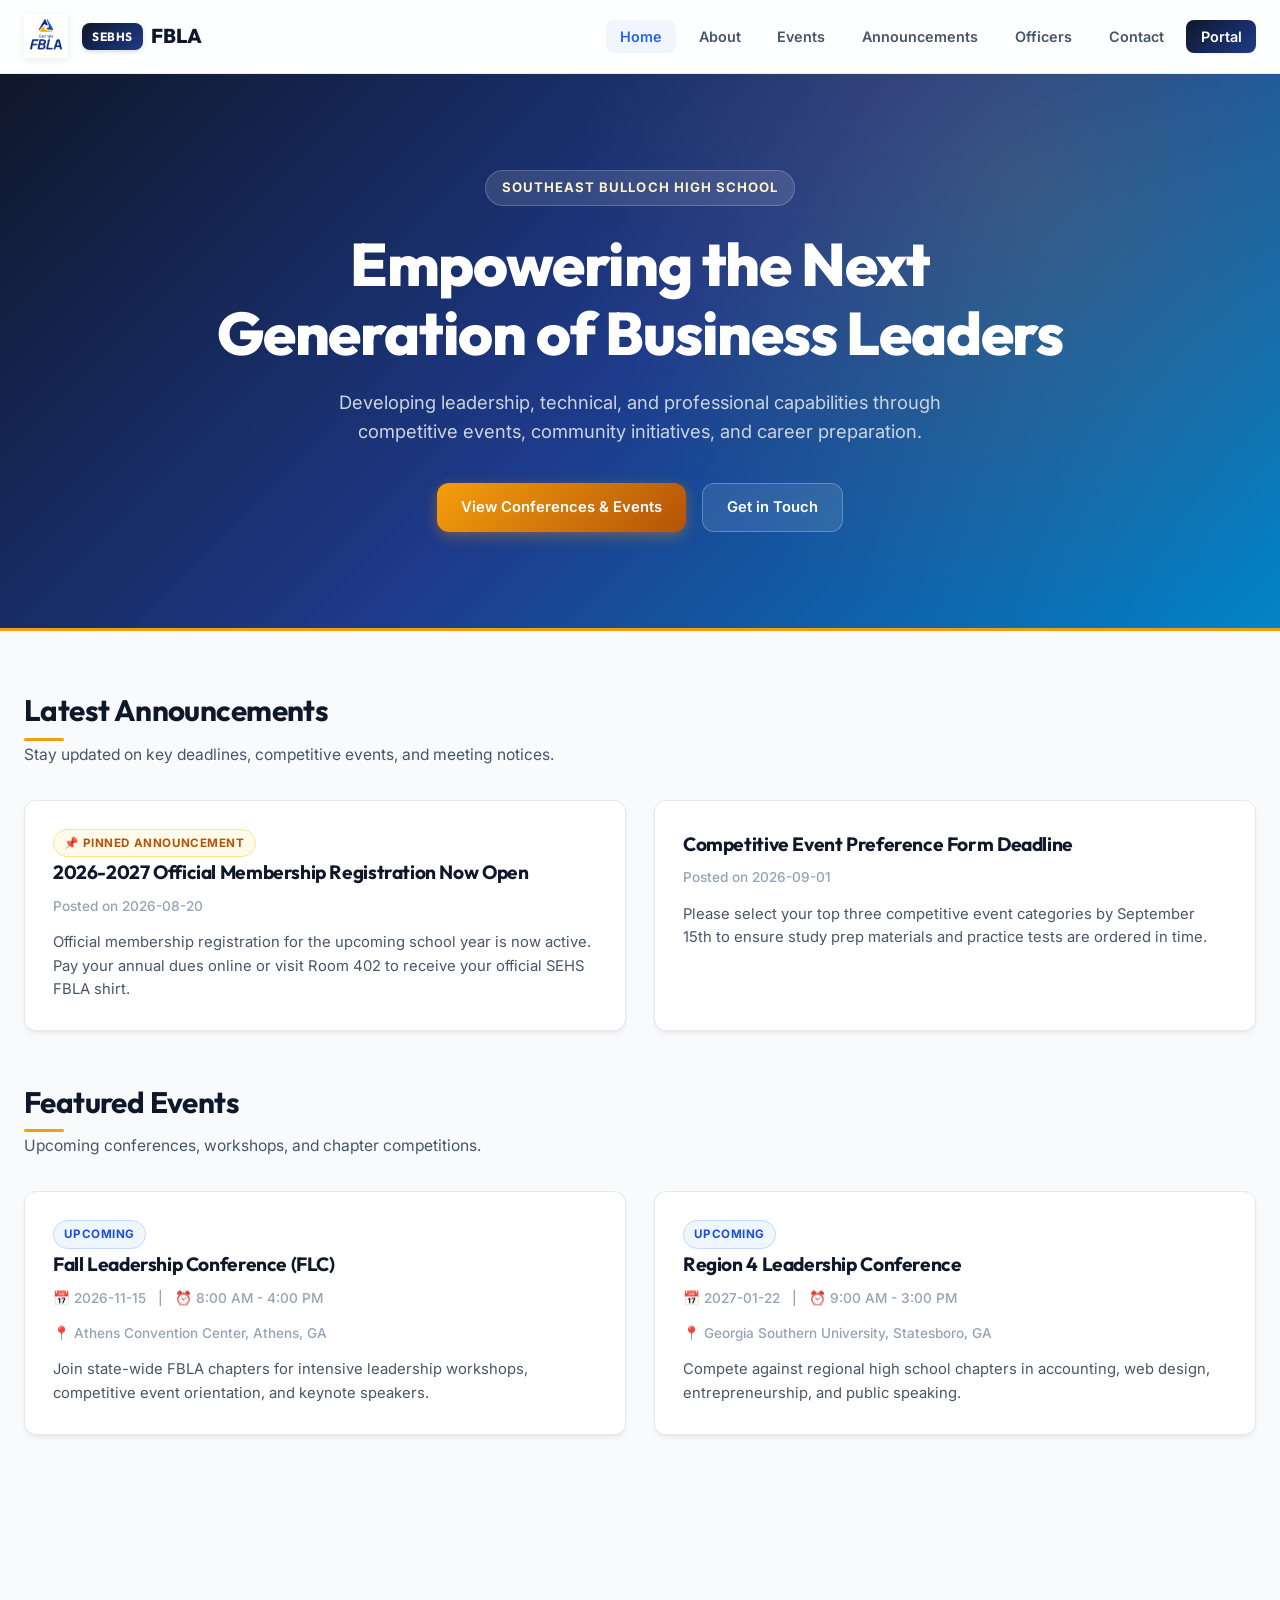
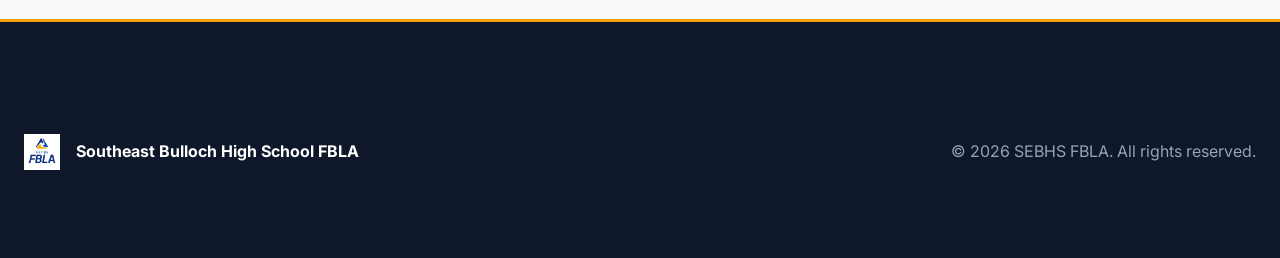
==== commit f15286fc: "Replace FBLA logo with SEBHS FBLA logo" ====
--- a/index.html
+++ b/index.html
@@ -11,7 +11,7 @@
   <header class="header">
     <div class="nav-container">
       <a href="index.html" class="brand-branding">
-        <img src="https://upload.wikimedia.org/wikipedia/en/thumb/d/d8/Future_Business_Leaders_of_America_logo.svg/1200px-Future_Business_Leaders_of_America_logo.svg.png" alt="FBLA Logo" class="nav-logo">
+        <img src="images/sebhs-fbla-logo.png" alt="SEBHS FBLA Logo" class="nav-logo">
         <span class="brand"><span class="brand-badge">SEBHS</span> FBLA</span>
       </a>
       <ul class="nav-links">
@@ -55,7 +55,7 @@
   <footer class="footer">
     <div class="container" style="display: flex; justify-content: space-between; align-items: center; flex-wrap: wrap; gap: 1.5rem;">
       <div style="display: flex; align-items: center; gap: 1rem;">
-        <img src="https://upload.wikimedia.org/wikipedia/en/thumb/d/d8/Future_Business_Leaders_of_America_logo.svg/1200px-Future_Business_Leaders_of_America_logo.svg.png" alt="FBLA Logo" height="36">
+        <img src="images/sebhs-fbla-logo.png" alt="SEBHS FBLA Logo" height="36">
         <span style="font-weight: 700; color: #ffffff;">Southeast Bulloch High School FBLA</span>
       </div>
       <div>&copy; 2026 SEBHS FBLA. All rights reserved.</div>
